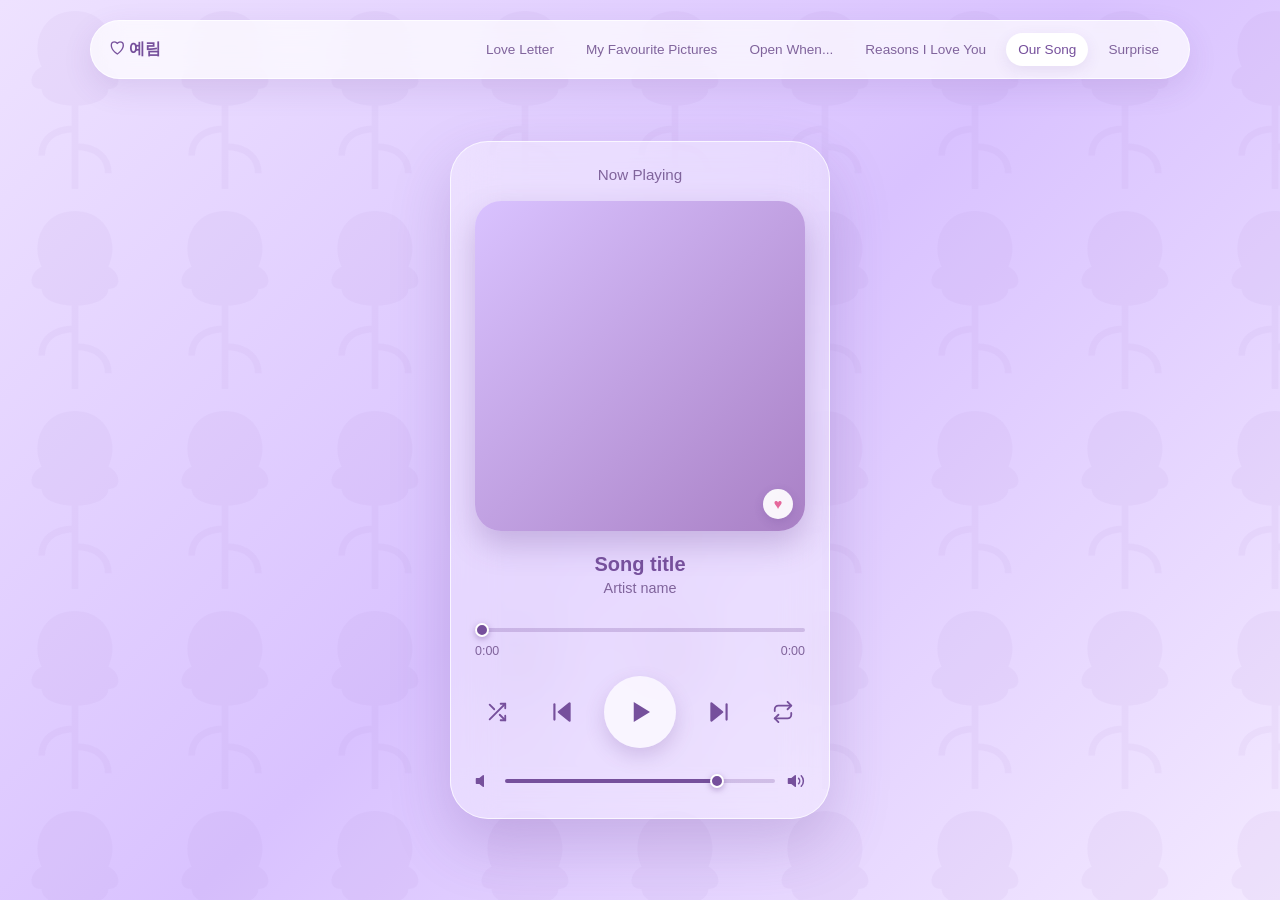
==== music.html @ 081c91ee "Add files via upload" ====
<!DOCTYPE html>
<html lang="en">

<head>
    <meta charset="UTF-8">
    <meta name="viewport" content="width=device-width, initial-scale=1.0">

    <title>Our Song 🎵</title>

    <link rel="stylesheet" href="style.css">
    <link rel="stylesheet" href="music.css">
</head>

<body>

    <div class="floating-hearts">
        <span>♡</span>
        <span>♡</span>
        <span>♡</span>
        <span>♡</span>
        <span>♡</span>
        <span>♡</span>
    </div>

    <nav class="navbar">

        <a href="index.html" class="nav-logo">♡ 예림</a>

        <div class="nav-links">
            <a href="love-letter.html">Love Letter</a>
            <a href="pictures.html">My Favourite Pictures</a>
            <a href="open-when.html">Open When...</a>
            <a href="reasons.html">Reasons I Love You</a>
            <a href="music.html" class="active">Our Song</a>
            <a href="surprise.html">Surprise</a>
        </div>

    </nav>

    <main class="page music-page">

        <section class="player">

            <p class="player-header">Now Playing</p>

            <div class="cover-wrap">
                <img id="cover" class="cover" src="images/song-cover.jpg" alt="Song cover">
                <button id="likeButton" class="like-badge liked" aria-label="Favourite">♥</button>
            </div>

            <h3 id="songTitle" class="song-title">Song title</h3>
            <p id="songArtist" class="song-artist">Artist</p>

            <div class="progress-row">
                <input type="range" id="progress" class="slider" min="0" max="100" value="0" step="0.1" aria-label="Seek">
                <div class="time-row">
                    <span id="currentTime">0:00</span>
                    <span id="duration">0:00</span>
                </div>
            </div>

            <div class="controls">

                <button id="shuffleButton" class="ctrl" aria-label="Shuffle" aria-pressed="false">
                    <svg viewBox="0 0 24 24" width="22" height="22" fill="none" stroke="currentColor" stroke-width="2" stroke-linecap="round" stroke-linejoin="round"><polyline points="16 3 21 3 21 8"/><line x1="4" y1="20" x2="21" y2="3"/><polyline points="21 16 21 21 16 21"/><line x1="15" y1="15" x2="21" y2="21"/><line x1="4" y1="4" x2="9" y2="9"/></svg>
                </button>

                <button id="prevButton" class="ctrl" aria-label="Previous">
                    <svg viewBox="0 0 24 24" width="26" height="26" fill="currentColor" stroke="currentColor" stroke-width="2" stroke-linejoin="round" stroke-linecap="round"><polygon points="19 20 9 12 19 4 19 20"/><line x1="5" y1="19" x2="5" y2="5" fill="none"/></svg>
                </button>

                <button id="playButton" class="ctrl play-btn" aria-label="Play or pause">
                    <svg class="icon-play" viewBox="0 0 24 24" width="30" height="30" fill="currentColor"><polygon points="7 4 20 12 7 20 7 4"/></svg>
                    <svg class="icon-pause" viewBox="0 0 24 24" width="30" height="30" fill="currentColor"><rect x="6" y="4" width="4" height="16" rx="1"/><rect x="14" y="4" width="4" height="16" rx="1"/></svg>
                </button>

                <button id="nextButton" class="ctrl" aria-label="Next">
                    <svg viewBox="0 0 24 24" width="26" height="26" fill="currentColor" stroke="currentColor" stroke-width="2" stroke-linejoin="round" stroke-linecap="round"><polygon points="5 4 15 12 5 20 5 4"/><line x1="19" y1="5" x2="19" y2="19" fill="none"/></svg>
                </button>

                <button id="repeatButton" class="ctrl" aria-label="Repeat" aria-pressed="false">
                    <svg viewBox="0 0 24 24" width="22" height="22" fill="none" stroke="currentColor" stroke-width="2" stroke-linecap="round" stroke-linejoin="round"><polyline points="17 1 21 5 17 9"/><path d="M3 11V9a4 4 0 0 1 4-4h14"/><polyline points="7 23 3 19 7 15"/><path d="M21 13v2a4 4 0 0 1-4 4H3"/></svg>
                </button>

            </div>

            <div class="volume-row">
                <svg viewBox="0 0 24 24" width="18" height="18" fill="currentColor" stroke="currentColor" stroke-width="2" stroke-linejoin="round"><polygon points="11 5 6 9 2 9 2 15 6 15 11 19 11 5"/></svg>
                <input type="range" id="volume" class="slider" min="0" max="100" value="80" aria-label="Volume">
                <svg viewBox="0 0 24 24" width="18" height="18" fill="currentColor" stroke="currentColor" stroke-width="2" stroke-linecap="round" stroke-linejoin="round"><polygon points="11 5 6 9 2 9 2 15 6 15 11 19 11 5"/><path d="M15.5 8.5a5 5 0 0 1 0 7" fill="none"/><path d="M19 5a10 10 0 0 1 0 14" fill="none"/></svg>
            </div>

        </section>

        <audio id="audio" preload="metadata"></audio>

    </main>

    <script src="script.js"></script>
    <script src="music.js"></script>

</body>
</html>
---- style.css ----
/* =========================================================
   GENERAL
========================================================= */

* {
    margin: 0;
    padding: 0;
    box-sizing: border-box;
}

html {
    scroll-behavior: smooth;
}

body {
    min-height: 100vh;

    font-family: "Arial", sans-serif;

    background:
        linear-gradient(
            135deg,
            #eee2ff,
            #d9c2ff,
            #f3e9ff
        );

    background-attachment: fixed;

    color: #5c4378;

    overflow-x: hidden;
}


/* =========================================================
   REASONS PAGE
========================================================= */

.reason-box {
    max-width: 600px;

    min-height: 130px;

    margin: 30px auto 15px;

    padding: 40px 45px;

    display: flex;

    align-items: center;

    justify-content: center;

    background: rgba(255, 255, 255, 0.88);

    border-radius: 20px;

    box-shadow:
        0 20px 50px rgba(100, 60, 140, 0.18);
}

.reason-text {
    font-size: 1.25rem;

    line-height: 1.7;

    color: #6d5583;
}

.reason-text.pop {
    animation: reasonPop 0.4s ease;
}

@keyframes reasonPop {

    from {
        opacity: 0;

        transform:
            translateY(8px)
            scale(0.97);
    }

    to {
        opacity: 1;

        transform:
            translateY(0)
            scale(1);
    }
}

.reason-counter {
    margin-top: 5px;

    font-size: 0.85rem;

    color: #9a7fb5;
}


/* =========================================================
   TULIP BACKGROUND PATTERN
========================================================= */

body::before {
    content: "";

    position: fixed;

    inset: 0;

    z-index: 0;

    pointer-events: none;

    opacity: 0.07;

    background-image: url("data:image/svg+xml,%3Csvg xmlns='http://www.w3.org/2000/svg' width='60' height='90' viewBox='0 0 60 90'%3E%3Cpath d='M30 5 C15 5 10 20 15 30 C10 32 8 40 15 40 C15 50 45 50 45 40 C52 40 50 32 45 30 C50 20 45 5 30 5 Z' fill='%23a980c5'/%3E%3Cline x1='30' y1='40' x2='30' y2='85' stroke='%23a980c5' stroke-width='3'/%3E%3Cpath d='M30 58 C20 58 15 63 15 70' stroke='%23a980c5' stroke-width='3' fill='none'/%3E%3Cpath d='M30 66 C40 66 45 71 45 78' stroke='%23a980c5' stroke-width='3' fill='none'/%3E%3C/svg%3E");

    background-repeat: repeat;

    background-size: 150px 200px;
}


/* =========================================================
   PAGE TRANSITIONS
========================================================= */

/* Fade in every top-level element except the navbar, so the
   nav bar stays visible the whole time */
body > *:not(.navbar) {
    opacity: 0;
    animation: fadeIn 0.5s ease forwards;
}

body.fade-out > *:not(.navbar) {
    animation: fadeOut 0.4s ease forwards;
}

@keyframes fadeIn {
    from { opacity: 0; }
    to { opacity: 1; }
}

@keyframes fadeOut {
    from { opacity: 1; }
    to { opacity: 0; }
}


/* =========================================================
   TYPOGRAPHY
========================================================= */

h1,
h2,
h3,
p {
    position: relative;
    z-index: 2;
}

h1 {
    font-size: clamp(3rem, 10vw, 6rem);

    color: #76509c;

    margin-bottom: 20px;

    text-shadow:
        3px 3px 0px #ffffffaa;
}

h2 {
    font-size: clamp(2.5rem, 7vw, 4.5rem);

    color: #76509c;

    margin-bottom: 20px;

    text-shadow:
        2px 2px 0px #ffffffaa;
}

h3 {
    color: #76509c;
}

.small-text {
    font-size: 1rem;

    margin-bottom: 15px;

    color: #80649c;
}

.subtitle {
    max-width: 500px;

    font-size: 1.2rem;

    line-height: 1.6;

    color: #6d5583;

    margin-bottom: 35px;
}

.page-subtitle {
    max-width: 650px;

    margin: 0 auto 40px;

    line-height: 1.7;

    font-size: 1.1rem;

    color: #6d5583;
}


/* =========================================================
   NAVIGATION
========================================================= */

.navbar {
    position: fixed;

    top: 20px;
    left: 50%;

    transform: translateX(-50%);

    width: calc(100% - 40px);

    max-width: 1100px;

    padding: 12px 18px;

    background: rgba(255, 255, 255, 0.72);

    backdrop-filter: blur(15px);

    -webkit-backdrop-filter: blur(15px);

    border: 1px solid rgba(255, 255, 255, 0.8);

    border-radius: 50px;

    box-shadow:
        0 10px 30px rgba(100, 60, 140, 0.12);

    display: flex;

    align-items: center;

    justify-content: space-between;

    z-index: 100;
}

.nav-logo {
    color: #76509c;

    text-decoration: none;

    font-weight: bold;

    white-space: nowrap;

    transition: 0.3s;
}

.nav-logo:hover {
    transform: scale(1.05);
}

.nav-links {
    display: flex;

    align-items: center;

    gap: 8px;
}

.nav-links a {
    text-decoration: none;

    color: #80649c;

    font-size: 0.85rem;

    padding: 9px 12px;

    border-radius: 30px;

    transition: all 0.3s ease;
}

.nav-links a:hover,
.nav-links a.active {
    background: #ffffff;

    color: #76509c;

    box-shadow:
        0 5px 15px rgba(100, 60, 140, 0.1);
}


/* =========================================================
   HERO / HOME
========================================================= */

.hero {
    min-height: 100vh;

    display: flex;

    flex-direction: column;

    justify-content: center;

    align-items: center;

    text-align: center;

    padding: 30px;

    position: relative;

    z-index: 2;
}


/* =========================================================
   BUTTONS
========================================================= */

button,
.main-button {
    border: none;

    padding: 15px 30px;

    border-radius: 50px;

    background: #ffffff;

    color: #76509c;

    font-size: 1rem;

    font-weight: bold;

    cursor: pointer;

    box-shadow:
        0 8px 20px rgba(100, 60, 140, 0.15);

    transition: all 0.3s ease;

    text-decoration: none;

    display: inline-block;
}

button:hover,
.main-button:hover {
    transform: translateY(-4px) scale(1.05);

    box-shadow:
        0 12px 25px rgba(100, 60, 140, 0.25);
}

.main-button {
    margin-top: 30px;
}


/* =========================================================
   SECRET MESSAGE
========================================================= */

.secret-message {
    margin-top: 25px;

    font-size: 1.3rem;

    opacity: 0;

    transform: translateY(10px);

    transition: all 0.5s ease;
}

.secret-message.show {
    opacity: 1;

    transform: translateY(0);
}


/* =========================================================
   HIDDEN ELEMENT
========================================================= */

.hidden {
    display: none !important;
}


/* =========================================================
   SPARKLES
========================================================= */

.sparkles {
    position: absolute;

    top: 12%;

    font-size: 2rem;

    color: #ffffff;

    letter-spacing: 20px;

    animation: sparkle 2s infinite alternate;

    pointer-events: none;
}

.page-sparkles {
    position: relative;

    top: auto;

    margin-bottom: 15px;
}

@keyframes sparkle {

    from {
        opacity: 0.4;

        transform: scale(0.9);
    }

    to {
        opacity: 1;

        transform: scale(1.1);
    }

}


/* =========================================================
   FLOATING HEARTS
========================================================= */

.floating-hearts {
    position: fixed;

    inset: 0;

    pointer-events: none;

    overflow: hidden;

    z-index: 0;
}

.floating-hearts span {
    position: absolute;

    bottom: -50px;

    color: rgba(255, 255, 255, 0.55);

    font-size: 25px;

    animation: floatHeart linear infinite;
}

.floating-hearts span:nth-child(1) {
    left: 10%;
    animation-duration: 12s;
    animation-delay: 1s;
}

.floating-hearts span:nth-child(2) {
    left: 25%;
    animation-duration: 15s;
    animation-delay: 4s;
}

.floating-hearts span:nth-child(3) {
    left: 45%;
    animation-duration: 11s;
    animation-delay: 2s;
}

.floating-hearts span:nth-child(4) {
    left: 65%;
    animation-duration: 14s;
    animation-delay: 5s;
}

.floating-hearts span:nth-child(5) {
    left: 80%;
    animation-duration: 13s;
    animation-delay: 3s;
}

.floating-hearts span:nth-child(6) {
    left: 90%;
    animation-duration: 16s;
    animation-delay: 7s;
}

@keyframes floatHeart {

    0% {
        transform:
            translateY(0)
            rotate(0deg);

        opacity: 0;
    }

    15% {
        opacity: 0.6;
    }

    100% {
        transform:
            translateY(-110vh)
            rotate(360deg);

        opacity: 0;
    }
}


/* =========================================================
   PAGE CONTAINER
========================================================= */

.page {
    min-height: 100vh;

    padding:
        130px
        30px
        80px;

    text-align: center;

    position: relative;

    z-index: 2;
}


/* =========================================================
   LOVE LETTER
========================================================= */

.letter {
    width: 100%;

    max-width: 750px;

    margin: 40px auto;

    padding: 55px;

    background:
        rgba(255, 255, 255, 0.88);

    border-radius: 8px;

    box-shadow:
        0 20px 50px rgba(100, 60, 140, 0.18);

    text-align: left;

    position: relative;

    animation: letterAppear 0.8s ease;
}

@keyframes letterAppear {

    from {
        opacity: 0;

        transform:
            translateY(30px);
    }

    to {
        opacity: 1;

        transform:
            translateY(0);
    }
}

.letter::before {
    content: "";

    position: absolute;

    inset: 12px;

    border: 1px solid #e2d2f1;

    pointer-events: none;
}

.letter-decoration {
    text-align: center;

    color: #a980c5;

    font-size: 2rem;

    margin-bottom: 25px;
}

.letter p {
    line-height: 1.9;

    font-size: 1.05rem;

    margin-bottom: 20px;

    color: #6d5583;
}

.letter-greeting {
    font-weight: bold;

    font-size: 1.2rem !important;

    color: #76509c !important;
}

.letter-ending {
    text-align: center;

    color: #76509c !important;

    font-weight: bold;
}

.signature {
    text-align: right;

    font-style: italic;

    color: #76509c !important;

    margin-top: 25px;
}


/* =========================================================
   PHOTO GALLERY
========================================================= */

.photo-grid {
    max-width: 1100px;

    margin: 0 auto 40px;

    display: grid;

    grid-template-columns:
        repeat(3, 1fr);

    gap: 35px;

    align-items: center;
}

.photo-card {
    background: #ffffff;

    padding: 12px 12px 20px;

    border-radius: 5px;

    box-shadow:
        0 15px 35px rgba(100, 60, 140, 0.16);

    transition:
        transform 0.35s ease,
        box-shadow 0.35s ease;

    cursor: pointer;
}

.photo-card:hover {
    transform:
        translateY(-10px)
        rotate(0deg)
        scale(1.03);

    box-shadow:
        0 25px 45px rgba(100, 60, 140, 0.22);
}

.photo-card img {
    width: 100%;

    aspect-ratio: 1 / 1;

    object-fit: cover;

    display: block;

    border-radius: 3px;
}

.photo-caption {
    padding: 15px 5px 0;
}

.photo-caption h3 {
    margin-bottom: 7px;

    font-size: 1.05rem;
}

.photo-caption p {
    font-size: 0.9rem;

    line-height: 1.5;

    color: #80649c;
}

.tilted-left {
    transform: rotate(-2deg);
}

.tilted-right {
    transform: rotate(2deg);
}


/* =========================================================
   IMAGE MODAL
========================================================= */

.image-modal {
    position: fixed;

    inset: 0;

    background: rgba(70, 40, 90, 0.75);

    backdrop-filter: blur(8px);

    display: none;

    align-items: center;

    justify-content: center;

    padding: 30px;

    z-index: 500;
}

.image-modal.show {
    display: flex;
}

.image-modal img {
    max-width: 90vw;

    max-height: 85vh;

    object-fit: contain;

    border-radius: 10px;

    box-shadow:
        0 20px 60px rgba(0, 0, 0, 0.3);

    animation: imageAppear 0.3s ease;
}

@keyframes imageAppear {

    from {
        transform: scale(0.85);

        opacity: 0;
    }

    to {
        transform: scale(1);

        opacity: 1;
    }
}

.close-modal {
    position: absolute;

    top: 25px;

    right: 30px;

    width: 45px;

    height: 45px;

    padding: 0;

    font-size: 2rem;

    line-height: 45px;
}


/* =========================================================
   OPEN WHEN
========================================================= */

.envelope-grid {
    max-width: 1000px;

    margin: 40px auto;

    display: grid;

    grid-template-columns:
        repeat(3, 1fr);

    gap: 25px;
}

.envelope {
    min-height: 190px;

    padding: 25px 20px;

    border-radius: 18px;

    display: flex;

    flex-direction: column;

    justify-content: center;

    align-items: center;

    gap: 15px;

    background:
        rgba(255, 255, 255, 0.85);

    border:
        1px solid rgba(255, 255, 255, 0.8);
}

.envelope-icon {
    font-size: 3rem;

    transition:
        transform 0.3s ease;
}

.envelope:hover .envelope-icon {
    transform:
        rotate(-8deg)
        scale(1.15);
}

.envelope span:last-child {
    color: #76509c;

    line-height: 1.4;
}


/* =========================================================
   LETTER POPUP
========================================================= */

.letter-modal {
    position: fixed;

    inset: 0;

    background:
        rgba(70, 40, 90, 0.65);

    backdrop-filter: blur(8px);

    display: none;

    align-items: center;

    justify-content: center;

    padding: 25px;

    z-index: 400;
}

.letter-modal.show {
    display: flex;
}

.letter-popup {
    width: 100%;

    max-width: 600px;

    background: #ffffff;

    border-radius: 15px;

    padding: 50px 45px;

    text-align: center;

    position: relative;

    box-shadow:
        0 25px 70px rgba(50, 20, 70, 0.3);

    animation: popupAppear 0.4s ease;
}

@keyframes popupAppear {

    from {
        opacity: 0;

        transform:
            scale(0.8)
            translateY(20px);
    }

    to {
        opacity: 1;

        transform:
            scale(1)
            translateY(0);
    }
}

.close-letter {
    position: absolute;

    top: 15px;

    right: 20px;

    width: 40px;

    height: 40px;

    padding: 0;

    font-size: 1.7rem;
}

.popup-heart {
    color: #a980c5;

    font-size: 3rem;

    margin-bottom: 10px;
}

.letter-popup h3 {
    font-size: 1.8rem;

    margin-bottom: 25px;
}

.letter-popup p {
    line-height: 1.8;

    font-size: 1.05rem;

    color: #6d5583;
}

.popup-signature {
    margin-top: 25px;

    color: #76509c;

    font-style: italic;
}


/* =========================================================
   SURPRISE PAGE
========================================================= */

.surprise-page {
    min-height: 100vh;

    padding:
        130px
        30px
        80px;

    display: flex;

    flex-direction: column;

    align-items: center;

    justify-content: center;

    text-align: center;

    position: relative;

    z-index: 2;
}

.surprise-intro {
    font-size: 1.2rem;

    margin-bottom: 35px;

    color: #6d5583;
}

.gift-button {
    width: 130px;

    height: 130px;

    border-radius: 30px;

    padding: 0;

    font-size: 4rem;

    animation:
        giftFloat 2s ease-in-out infinite;
}

.gift-button:hover {
    transform:
        translateY(-8px)
        scale(1.08);
}

@keyframes giftFloat {

    0%,
    100% {
        transform: translateY(0);
    }

    50% {
        transform: translateY(-10px);
    }
}

.click-text {
    margin-top: 20px;

    color: #80649c;

    font-size: 0.95rem;
}

.surprise-message {
    max-width: 650px;

    margin-top: 40px;

    padding: 45px 35px;

    background:
        rgba(255, 255, 255, 0.9);

    border-radius: 25px;

    box-shadow:
        0 25px 60px rgba(100, 60, 140, 0.2);

    animation:
        surpriseAppear 0.8s ease;
}

@keyframes surpriseAppear {

    from {
        opacity: 0;

        transform:
            scale(0.7)
            translateY(40px);
    }

    to {
        opacity: 1;

        transform:
            scale(1)
            translateY(0);
    }
}

.big-heart {
    font-size: 5rem;

    color: #a980c5;

    animation:
        heartbeat 1.4s infinite;
}

@keyframes heartbeat {

    0%,
    100% {
        transform: scale(1);
    }

    50% {
        transform: scale(1.15);
    }
}

.surprise-message h3 {
    font-size: 2.5rem;

    margin: 15px 0 20px;
}

.surprise-message p {
    line-height: 1.8;

    color: #6d5583;

    margin-bottom: 15px;
}

.final-message {
    color: #76509c !important;

    font-weight: bold;

    font-size: 1.2rem;
}

.infinite-love {
    font-size: 4rem;

    color: #a980c5;

    margin: 15px;
}

.surprise-message .signature {
    text-align: center;
}


/* =========================================================
   CONFETTI
========================================================= */

.confetti-piece {
    position: fixed;

    width: 10px;

    height: 10px;

    top: -20px;

    z-index: 1000;

    pointer-events: none;

    animation:
        confettiFall 3s linear forwards;
}

@keyframes confettiFall {

    0% {
        transform:
            translateY(0)
            rotate(0deg);

        opacity: 1;
    }

    100% {
        transform:
            translateY(110vh)
            rotate(720deg);

        opacity: 0;
    }
}


/* =========================================================
   MOBILE
========================================================= */

@media (max-width: 850px) {

    .navbar {
        width: calc(100% - 20px);

        border-radius: 20px;

        flex-direction: column;

        gap: 8px;

        padding: 12px;
    }

    .nav-links {
        width: 100%;

        justify-content: center;

        flex-wrap: wrap;
    }

    .nav-links a {
        font-size: 0.75rem;

        padding: 7px 9px;
    }

    .page {
        padding-top: 170px;
    }

    .surprise-page {
        padding-top: 170px;
    }

    .photo-grid {
        grid-template-columns:
            repeat(2, 1fr);

        gap: 20px;
    }

    .envelope-grid {
        grid-template-columns:
            repeat(2, 1fr);

        gap: 18px;
    }

    .letter {
        padding: 40px 25px;
    }
}


@media (max-width: 550px) {

    h1 {
        font-size: 3.2rem;
    }

    h2 {
        font-size: 2.6rem;
    }

    .subtitle {
        font-size: 1rem;
    }

    .photo-grid {
        grid-template-columns: 1fr;
    }

    .envelope-grid {
        grid-template-columns: 1fr;
    }

    .letter {
        padding: 35px 20px;
    }

    .letter p {
        font-size: 0.98rem;
    }

    .letter-popup {
        padding: 45px 25px;
    }

    .surprise-message {
        padding: 35px 22px;
    }

    .surprise-message h3 {
        font-size: 2rem;
    }
}
---- music.css ----
/* =========================================================
   MUSIC PLAYER
========================================================= */

.music-page {
    display: flex;
    align-items: center;
    justify-content: center;
    padding-top: 110px;
    padding-bottom: 50px;
}

.player {
    width: 100%;
    max-width: 380px;
    padding: 24px 24px 28px;

    background: rgba(255, 255, 255, 0.34);
    backdrop-filter: blur(22px);
    -webkit-backdrop-filter: blur(22px);

    border: 1px solid rgba(255, 255, 255, 0.75);
    border-radius: 38px;
    box-shadow: 0 25px 60px rgba(100, 60, 140, 0.22);

    position: relative;
    z-index: 2;
}

.player-header {
    font-size: 0.95rem;
    color: #80649c;
    margin-bottom: 18px;
}

.cover-wrap {
    position: relative;
    aspect-ratio: 1 / 1;
    border-radius: 26px;
    background: linear-gradient(135deg, #d9c2ff, #a980c5);
    box-shadow: 0 14px 30px rgba(100, 60, 140, 0.25);
    margin-bottom: 22px;
}

.cover {
    width: 100%;
    height: 100%;
    object-fit: cover;
    display: block;
    border-radius: 26px;
    transition: transform 0.5s ease;
}

.player.is-playing .cover {
    transform: scale(1.025);
}

.like-badge {
    position: absolute;
    right: 12px;
    bottom: 12px;
    width: 30px;
    height: 30px;
    padding: 0;
    font-size: 0.9rem;
    line-height: 30px;
    color: #cdb9e0;
    background: rgba(255, 255, 255, 0.92);
    box-shadow: 0 3px 10px rgba(100, 60, 140, 0.2);
}

.like-badge.liked {
    color: #e5679b;
}

.player .song-title {
    font-size: 1.25rem;
    margin-bottom: 4px;
}

.song-artist {
    font-size: 0.9rem;
    color: #80649c;
    margin-bottom: 22px;
}

/* ---------- sliders ---------- */

.slider {
    -webkit-appearance: none;
    appearance: none;
    width: 100%;
    height: 4px;
    border-radius: 4px;
    outline: none;
    cursor: pointer;
    background: linear-gradient(
        to right,
        #76509c var(--fill, 0%),
        rgba(118, 80, 156, 0.25) var(--fill, 0%)
    );
}

.slider::-webkit-slider-thumb {
    -webkit-appearance: none;
    width: 14px;
    height: 14px;
    border-radius: 50%;
    background: #76509c;
    border: 2px solid #ffffff;
    box-shadow: 0 2px 6px rgba(100, 60, 140, 0.4);
}

.slider::-moz-range-thumb {
    width: 10px;
    height: 10px;
    border-radius: 50%;
    background: #76509c;
    border: 2px solid #ffffff;
}

.slider:focus-visible {
    box-shadow: 0 0 0 3px rgba(118, 80, 156, 0.35);
}

.time-row {
    display: flex;
    justify-content: space-between;
    margin-top: 8px;
    font-size: 0.78rem;
    color: #80649c;
}

/* ---------- controls ---------- */

.controls {
    display: flex;
    align-items: center;
    justify-content: space-between;
    margin: 18px 0 24px;
}

.player .ctrl {
    width: 44px;
    height: 44px;
    padding: 0;
    display: flex;
    align-items: center;
    justify-content: center;
    border-radius: 50%;
    background: transparent;
    box-shadow: none;
    color: #76509c;
}

.player .ctrl:hover {
    transform: scale(1.12);
    box-shadow: none;
}

.player .ctrl.active {
    background: rgba(255, 255, 255, 0.75);
    color: #a980c5;
}

.player .play-btn {
    width: 72px;
    height: 72px;
    background: rgba(255, 255, 255, 0.7);
    box-shadow: 0 8px 20px rgba(100, 60, 140, 0.2);
}

.icon-pause {
    display: none;
}

.player.is-playing .icon-pause {
    display: block;
}

.player.is-playing .icon-play {
    display: none;
}

/* ---------- volume ---------- */

.volume-row {
    display: flex;
    align-items: center;
    gap: 12px;
    color: #76509c;
}

.volume-row svg {
    flex-shrink: 0;
}

@media (max-width: 850px) {
    .music-page {
        padding-top: 170px;
    }
}

@media (prefers-reduced-motion: reduce) {
    .cover {
        transition: none;
    }
}
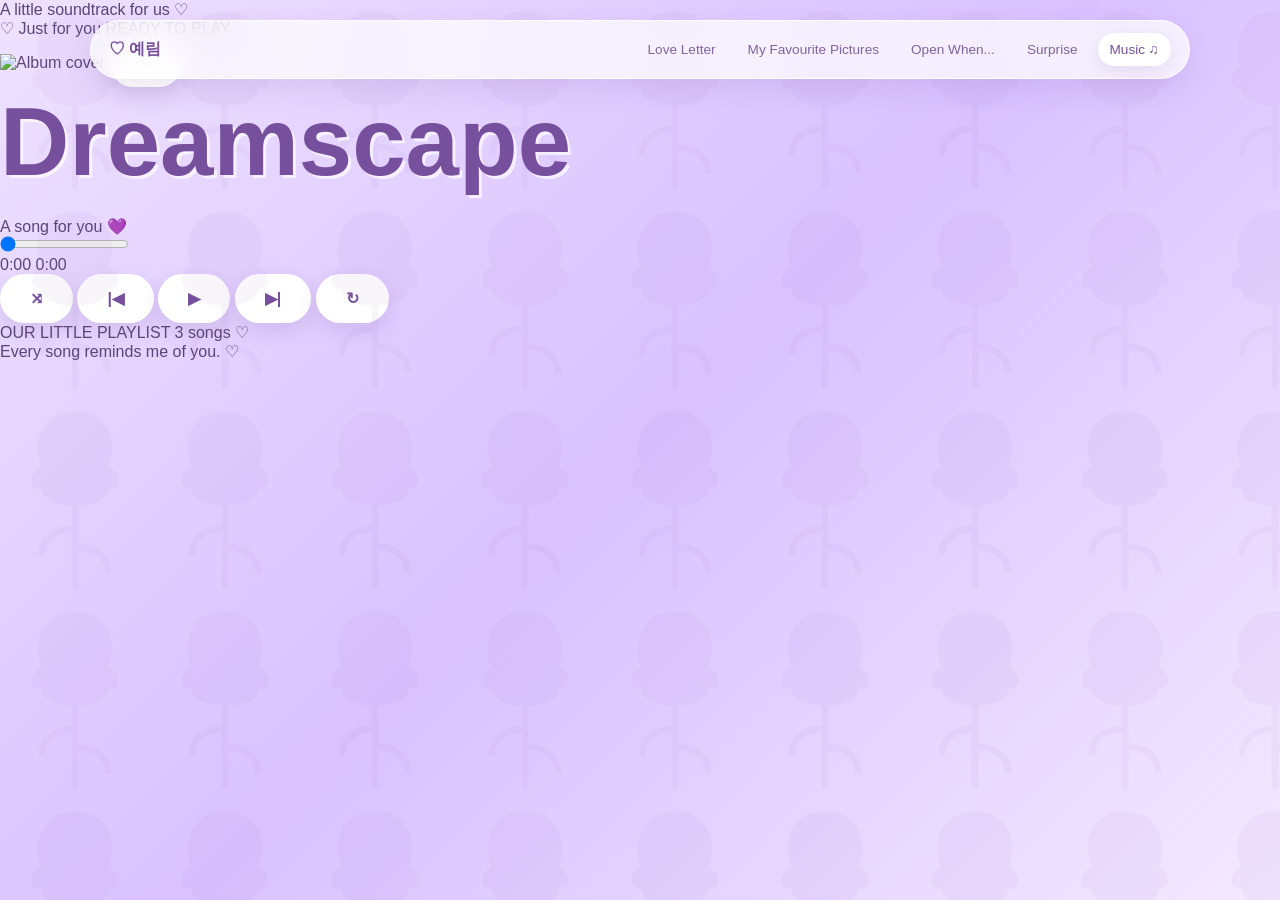
==== commit 826c5141: "Create  music.html" ====
--- a/music.html
+++ b/music.html
@@ -1,3 +1,4 @@
+
 <!DOCTYPE html>
 <html lang="en">
 
@@ -5,13 +6,12 @@
     <meta charset="UTF-8">
     <meta name="viewport" content="width=device-width, initial-scale=1.0">
 
-    <title>Our Song 🎵</title>
+    <title>Our Little Playlist ♡</title>
 
     <link rel="stylesheet" href="style.css">
-    <link rel="stylesheet" href="music.css">
 </head>
 
-<body>
+<body class="music-home">
 
     <div class="floating-hearts">
         <span>♡</span>
@@ -30,74 +30,118 @@
             <a href="love-letter.html">Love Letter</a>
             <a href="pictures.html">My Favourite Pictures</a>
             <a href="open-when.html">Open When...</a>
-            <a href="reasons.html">Reasons I Love You</a>
-            <a href="music.html" class="active">Our Song</a>
             <a href="surprise.html">Surprise</a>
+            <a href="music.html" class="active">Music ♫</a>
         </div>
 
     </nav>
 
-    <main class="page music-page">
+    <main class="music-page">
 
-        <section class="player">
+        <p class="music-intro">A little soundtrack for us ♡</p>
 
-            <p class="player-header">Now Playing</p>
+        <section class="music-player">
 
-            <div class="cover-wrap">
-                <img id="cover" class="cover" src="images/song-cover.jpg" alt="Song cover">
-                <button id="likeButton" class="like-badge liked" aria-label="Favourite">♥</button>
+            <div class="player-top">
+                <span>♡ Just for you</span>
+                <span id="playingIndicator">READY TO PLAY</span>
             </div>
 
-            <h3 id="songTitle" class="song-title">Song title</h3>
-            <p id="songArtist" class="song-artist">Artist</p>
+            <div class="album-frame">
+                <img
+                    id="albumCover"
+                    src="song-cover-1.jpg"
+                    alt="Album cover"
+                >
 
-            <div class="progress-row">
-                <input type="range" id="progress" class="slider" min="0" max="100" value="0" step="0.1" aria-label="Seek">
-                <div class="time-row">
+                <button
+                    id="favouriteButton"
+                    class="favourite-button"
+                    aria-label="Favourite this song"
+                    aria-pressed="false"
+                    type="button"
+                >♡</button>
+            </div>
+
+            <div class="track-info">
+                <h1 id="songTitle">Dreamscape</h1>
+                <p id="songArtist">A song for you 💜</p>
+            </div>
+
+            <audio id="audioPlayer" preload="metadata"></audio>
+
+            <div class="progress-section">
+
+                <input
+                    type="range"
+                    id="progressBar"
+                    min="0"
+                    max="100"
+                    value="0"
+                    step="0.1"
+                    aria-label="Song progress"
+                >
+
+                <div class="time-labels">
                     <span id="currentTime">0:00</span>
                     <span id="duration">0:00</span>
                 </div>
-            </div>
-
-            <div class="controls">
-
-                <button id="shuffleButton" class="ctrl" aria-label="Shuffle" aria-pressed="false">
-                    <svg viewBox="0 0 24 24" width="22" height="22" fill="none" stroke="currentColor" stroke-width="2" stroke-linecap="round" stroke-linejoin="round"><polyline points="16 3 21 3 21 8"/><line x1="4" y1="20" x2="21" y2="3"/><polyline points="21 16 21 21 16 21"/><line x1="15" y1="15" x2="21" y2="21"/><line x1="4" y1="4" x2="9" y2="9"/></svg>
-                </button>
-
-                <button id="prevButton" class="ctrl" aria-label="Previous">
-                    <svg viewBox="0 0 24 24" width="26" height="26" fill="currentColor" stroke="currentColor" stroke-width="2" stroke-linejoin="round" stroke-linecap="round"><polygon points="19 20 9 12 19 4 19 20"/><line x1="5" y1="19" x2="5" y2="5" fill="none"/></svg>
-                </button>
-
-                <button id="playButton" class="ctrl play-btn" aria-label="Play or pause">
-                    <svg class="icon-play" viewBox="0 0 24 24" width="30" height="30" fill="currentColor"><polygon points="7 4 20 12 7 20 7 4"/></svg>
-                    <svg class="icon-pause" viewBox="0 0 24 24" width="30" height="30" fill="currentColor"><rect x="6" y="4" width="4" height="16" rx="1"/><rect x="14" y="4" width="4" height="16" rx="1"/></svg>
-                </button>
-
-                <button id="nextButton" class="ctrl" aria-label="Next">
-                    <svg viewBox="0 0 24 24" width="26" height="26" fill="currentColor" stroke="currentColor" stroke-width="2" stroke-linejoin="round" stroke-linecap="round"><polygon points="5 4 15 12 5 20 5 4"/><line x1="19" y1="5" x2="19" y2="19" fill="none"/></svg>
-                </button>
-
-                <button id="repeatButton" class="ctrl" aria-label="Repeat" aria-pressed="false">
-                    <svg viewBox="0 0 24 24" width="22" height="22" fill="none" stroke="currentColor" stroke-width="2" stroke-linecap="round" stroke-linejoin="round"><polyline points="17 1 21 5 17 9"/><path d="M3 11V9a4 4 0 0 1 4-4h14"/><polyline points="7 23 3 19 7 15"/><path d="M21 13v2a4 4 0 0 1-4 4H3"/></svg>
-                </button>
 
             </div>
 
-            <div class="volume-row">
-                <svg viewBox="0 0 24 24" width="18" height="18" fill="currentColor" stroke="currentColor" stroke-width="2" stroke-linejoin="round"><polygon points="11 5 6 9 2 9 2 15 6 15 11 19 11 5"/></svg>
-                <input type="range" id="volume" class="slider" min="0" max="100" value="80" aria-label="Volume">
-                <svg viewBox="0 0 24 24" width="18" height="18" fill="currentColor" stroke="currentColor" stroke-width="2" stroke-linecap="round" stroke-linejoin="round"><polygon points="11 5 6 9 2 9 2 15 6 15 11 19 11 5"/><path d="M15.5 8.5a5 5 0 0 1 0 7" fill="none"/><path d="M19 5a10 10 0 0 1 0 14" fill="none"/></svg>
+            <div class="playback-controls">
+
+                <button
+                    id="shuffleButton"
+                    type="button"
+                    aria-label="Shuffle songs"
+                    aria-pressed="false"
+                >⤨</button>
+
+                <button
+                    id="previousButton"
+                    type="button"
+                    aria-label="Previous song"
+                >|◀</button>
+
+                <button
+                    id="playButton"
+                    class="play-button"
+                    type="button"
+                    aria-label="Play music"
+                >▶</button>
+
+                <button
+                    id="nextButton"
+                    type="button"
+                    aria-label="Next song"
+                >▶|</button>
+
+                <button
+                    id="repeatButton"
+                    type="button"
+                    aria-label="Repeat current song"
+                    aria-pressed="false"
+                >↻</button>
+
             </div>
 
+            <div class="playlist-heading">
+                <span>OUR LITTLE PLAYLIST</span>
+                <span id="trackCount">3 songs ♡</span>
+            </div>
+
+            <div id="playlist" class="playlist"></div>
+
+            <p class="player-footer">
+                Every song reminds me of you. ♡
+            </p>
+
         </section>
-
-        <audio id="audio" preload="metadata"></audio>
 
     </main>
 
     <script src="script.js"></script>
-    <script src="music.js"></script>
 
 </body>
 </html>
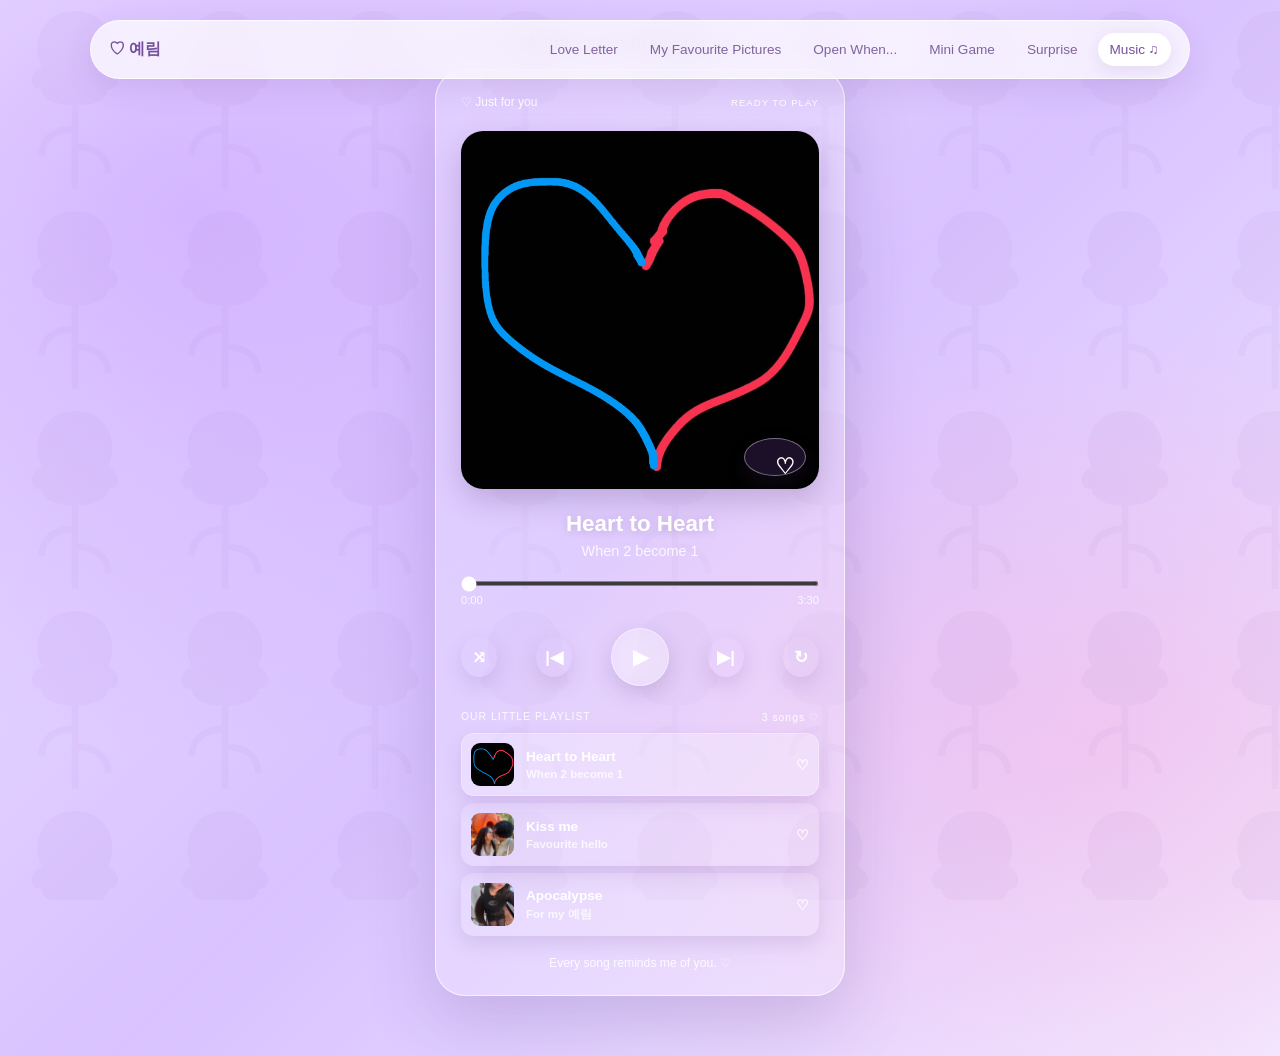
==== commit 6d499885: "Add 'Mini Game' link to navigation" ====
--- a/music.html
+++ b/music.html
@@ -30,6 +30,7 @@
             <a href="love-letter.html">Love Letter</a>
             <a href="pictures.html">My Favourite Pictures</a>
             <a href="open-when.html">Open When...</a>
+            <a href="music.html">Mini Game</a>
             <a href="surprise.html">Surprise</a>
             <a href="music.html" class="active">Music ♫</a>
         </div>
--- a/style.css
+++ b/style.css
@@ -1322,3 +1322,412 @@
         font-size: 2rem;
     }
 }
+/* =========================================================
+   MUSIC PLAYER — DREAMY PURPLE GLASS STYLE
+========================================================= */
+
+.music-home {
+    min-height: 100vh;
+    background:
+        radial-gradient(ellipse at 15% 20%, rgba(190, 145, 255, 0.48), transparent 45%),
+        radial-gradient(ellipse at 85% 70%, rgba(255, 160, 210, 0.32), transparent 40%),
+        linear-gradient(135deg, #eee2ff, #d9c2ff, #f3e9ff);
+}
+
+.music-page {
+    position: relative;
+    z-index: 1;
+    min-height: calc(100vh - 80px);
+    padding: 35px 18px 60px;
+    display: flex;
+    flex-direction: column;
+    align-items: center;
+    justify-content: center;
+}
+
+.music-intro {
+    color: #76509c;
+    letter-spacing: 2px;
+    font-size: 0.9rem;
+    margin: 0 0 18px;
+    text-align: center;
+}
+
+.music-player {
+    width: 100%;
+    max-width: 410px;
+    padding: 25px;
+    border: 1px solid rgba(255, 255, 255, 0.65);
+    border-radius: 30px;
+    background: rgba(255, 255, 255, 0.22);
+    backdrop-filter: blur(24px);
+    -webkit-backdrop-filter: blur(24px);
+    box-shadow:
+        0 25px 70px rgba(81, 48, 124, 0.2),
+        inset 0 1px 0 rgba(255, 255, 255, 0.5);
+    color: #fff;
+}
+
+.player-top {
+    display: flex;
+    justify-content: space-between;
+    align-items: center;
+    gap: 10px;
+    margin-bottom: 22px;
+    color: #fff;
+    font-size: 0.75rem;
+}
+
+#playingIndicator {
+    font-size: 0.6rem;
+    letter-spacing: 1px;
+    text-align: right;
+}
+
+.album-frame {
+    width: 100%;
+    aspect-ratio: 1 / 1;
+    position: relative;
+    overflow: hidden;
+    border-radius: 22px;
+    background: rgba(255, 255, 255, 0.18);
+    box-shadow: 0 12px 30px rgba(53, 31, 85, 0.2);
+}
+
+.album-frame img {
+    display: block;
+    width: 100%;
+    height: 100%;
+    object-fit: cover;
+    transition: opacity 0.25s ease;
+}
+
+.favourite-button {
+    position: absolute;
+    right: 13px;
+    bottom: 13px;
+    width: 38px;
+    height: 38px;
+    border: 1px solid rgba(255, 255, 255, 0.4);
+    border-radius: 50%;
+    background: rgba(68, 42, 100, 0.4);
+    color: white;
+    font-size: 1.35rem;
+    cursor: pointer;
+    backdrop-filter: blur(10px);
+}
+
+.favourite-button.is-favourite {
+    color: #ff8db9;
+    background: rgba(255, 255, 255, 0.3);
+}
+
+.track-info {
+    text-align: center;
+    margin: 22px 0;
+}
+
+.track-info h1 {
+    margin: 0 0 6px;
+    color: #fff;
+    font-size: 1.4rem;
+    overflow-wrap: anywhere;
+    text-shadow: 0 2px 10px rgba(70, 40, 100, 0.2);
+}
+
+.track-info p {
+    margin: 0;
+    color: rgba(255, 255, 255, 0.85);
+    font-size: 0.9rem;
+}
+
+.progress-section {
+    margin-top: 18px;
+}
+
+#progressBar {
+    width: 100%;
+    height: 5px;
+    display: block;
+    accent-color: #fff;
+    cursor: pointer;
+}
+
+.time-labels {
+    display: flex;
+    justify-content: space-between;
+    margin-top: 8px;
+    font-size: 0.7rem;
+    color: rgba(255, 255, 255, 0.85);
+    font-variant-numeric: tabular-nums;
+}
+
+.playback-controls {
+    display: flex;
+    align-items: center;
+    justify-content: space-between;
+    gap: 8px;
+    margin: 22px 0 25px;
+}
+
+.playback-controls button {
+    width: 36px;
+    height: 40px;
+    padding: 0;
+    border: 0;
+    border-radius: 50%;
+    background: transparent;
+    color: #fff;
+    font-size: 1.05rem;
+    cursor: pointer;
+    transition: transform 0.2s ease, background 0.2s ease;
+}
+
+.playback-controls button:hover {
+    transform: scale(1.12);
+}
+
+.playback-controls button.is-active {
+    background: rgba(255, 255, 255, 0.3);
+    color: #fff;
+}
+
+.playback-controls .play-button {
+    width: 58px;
+    height: 58px;
+    flex-shrink: 0;
+    border: 1px solid rgba(255, 255, 255, 0.4);
+    border-radius: 50%;
+    background: rgba(255, 255, 255, 0.22);
+    box-shadow: 0 8px 22px rgba(73, 43, 109, 0.18);
+    font-size: 1.25rem;
+    backdrop-filter: blur(10px);
+}
+
+.playlist-heading {
+    display: flex;
+    justify-content: space-between;
+    gap: 10px;
+    margin-bottom: 10px;
+    font-size: 0.65rem;
+    letter-spacing: 1px;
+    color: rgba(255, 255, 255, 0.9);
+}
+
+.playlist {
+    display: flex;
+    flex-direction: column;
+    gap: 7px;
+}
+
+.playlist-track {
+    display: flex;
+    align-items: center;
+    gap: 12px;
+    width: 100%;
+    padding: 9px;
+    text-align: left;
+    border: 1px solid transparent;
+    border-radius: 13px;
+    background: rgba(255, 255, 255, 0.12);
+    color: white;
+    cursor: pointer;
+    transition: background 0.2s ease;
+}
+
+.playlist-track:hover,
+.playlist-track.active {
+    border-color: rgba(255, 255, 255, 0.28);
+    background: rgba(255, 255, 255, 0.25);
+}
+
+.playlist-track img {
+    width: 43px;
+    height: 43px;
+    flex-shrink: 0;
+    object-fit: cover;
+    border-radius: 9px;
+}
+
+.playlist-track-details {
+    display: flex;
+    flex: 1;
+    flex-direction: column;
+    gap: 4px;
+    min-width: 0;
+}
+
+.playlist-track-details strong {
+    font-size: 0.85rem;
+    font-weight: 600;
+}
+
+.playlist-track-details small {
+    font-size: 0.72rem;
+    color: rgba(255, 255, 255, 0.78);
+}
+
+.playlist-track-details strong,
+.playlist-track-details small {
+    overflow: hidden;
+    text-overflow: ellipsis;
+    white-space: nowrap;
+}
+
+.playlist-track .track-symbol {
+    font-size: 0.9rem;
+}
+
+.player-footer {
+    margin: 20px 0 0;
+    text-align: center;
+    font-size: 0.76rem;
+    color: rgba(255, 255, 255, 0.88);
+}
+
+@media (max-width: 480px) {
+    .music-page {
+        padding: 25px 14px 40px;
+    }
+
+    .music-player {
+        padding: 19px;
+        border-radius: 25px;
+    }
+
+    .track-info h1 {
+        font-size: 1.25rem;
+    }
+
+    .playback-controls {
+        gap: 3px;
+    }
+}
+
+/* =========================================================
+   QUIZ
+========================================================= */
+
+.quiz-page {
+    display: flex;
+    justify-content: center;
+    padding-top: 120px;
+}
+
+.quiz-card {
+    width: 100%;
+    max-width: 600px;
+    height: fit-content;
+    padding: 36px 34px 40px;
+
+    background: rgba(255, 255, 255, 0.88);
+    border-radius: 24px;
+    box-shadow: 0 20px 50px rgba(100, 60, 140, 0.18);
+
+    position: relative;
+    z-index: 2;
+}
+
+.quiz-progress {
+    height: 6px;
+    border-radius: 6px;
+    background: rgba(118, 80, 156, 0.18);
+    overflow: hidden;
+    margin-bottom: 22px;
+}
+
+.quiz-progress-fill {
+    height: 100%;
+    width: 0;
+    border-radius: 6px;
+    background: linear-gradient(90deg, #a980c5, #76509c);
+    transition: width 0.4s ease;
+}
+
+.quiz-question {
+    font-size: 1.4rem;
+    line-height: 1.4;
+    margin: 4px 0 24px;
+}
+
+.quiz-options {
+    display: grid;
+    gap: 12px;
+}
+
+.quiz-card .quiz-option {
+    width: 100%;
+    padding: 14px 18px;
+    border: 2px solid transparent;
+    border-radius: 16px;
+    background: #ffffff;
+    color: #5c4378;
+    font-size: 1rem;
+    font-weight: normal;
+    text-align: left;
+    box-shadow: 0 4px 14px rgba(100, 60, 140, 0.1);
+}
+
+.quiz-card .quiz-option:hover {
+    transform: translateY(-2px);
+    box-shadow: 0 8px 18px rgba(100, 60, 140, 0.16);
+}
+
+.quiz-card .quiz-option:disabled {
+    cursor: default;
+}
+
+.quiz-card .quiz-option:disabled:hover {
+    transform: none;
+}
+
+.quiz-card .quiz-option.correct {
+    background: #efe3ff;
+    border-color: #76509c;
+    color: #76509c;
+    font-weight: bold;
+}
+
+.quiz-card .quiz-option.wrong {
+    background: #ffeaf2;
+    border-color: #e5679b;
+    color: #b0446f;
+}
+
+.quiz-feedback {
+    min-height: 1.7em;
+    margin: 20px 0 6px;
+    line-height: 1.6;
+    color: #6d5583;
+}
+
+.quiz-card .quiz-next {
+    margin-top: 10px;
+}
+
+.quiz-score {
+    font-size: 3rem;
+    margin: 6px 0 12px;
+}
+
+.quiz-message {
+    line-height: 1.7;
+    color: #6d5583;
+    margin-bottom: 10px;
+}
+
+@media (max-width: 850px) {
+    .quiz-page {
+        padding-top: 170px;
+    }
+}
+
+@media (max-width: 550px) {
+    .quiz-card {
+        padding: 28px 20px 32px;
+    }
+
+    .quiz-question {
+        font-size: 1.2rem;
+    }
+}
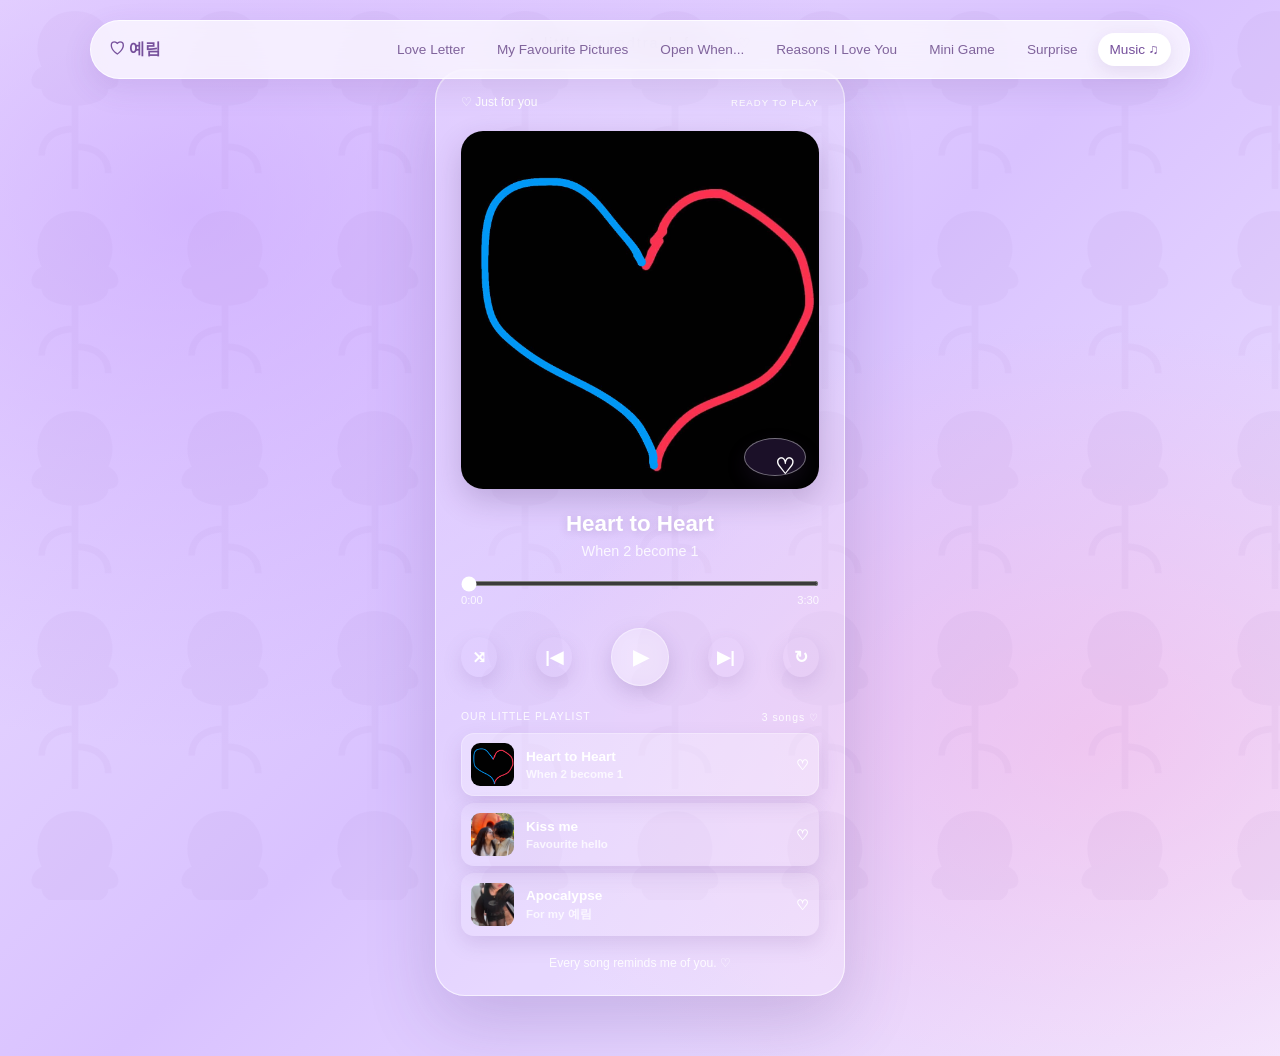
==== commit 8588ff9d: "Add link to 'Reasons I Love You' in navigation" ====
--- a/music.html
+++ b/music.html
@@ -30,6 +30,7 @@
             <a href="love-letter.html">Love Letter</a>
             <a href="pictures.html">My Favourite Pictures</a>
             <a href="open-when.html">Open When...</a>
+            <a href="reasons.html">Reasons I Love You</a>
             <a href="music.html">Mini Game</a>
             <a href="surprise.html">Surprise</a>
             <a href="music.html" class="active">Music ♫</a>
